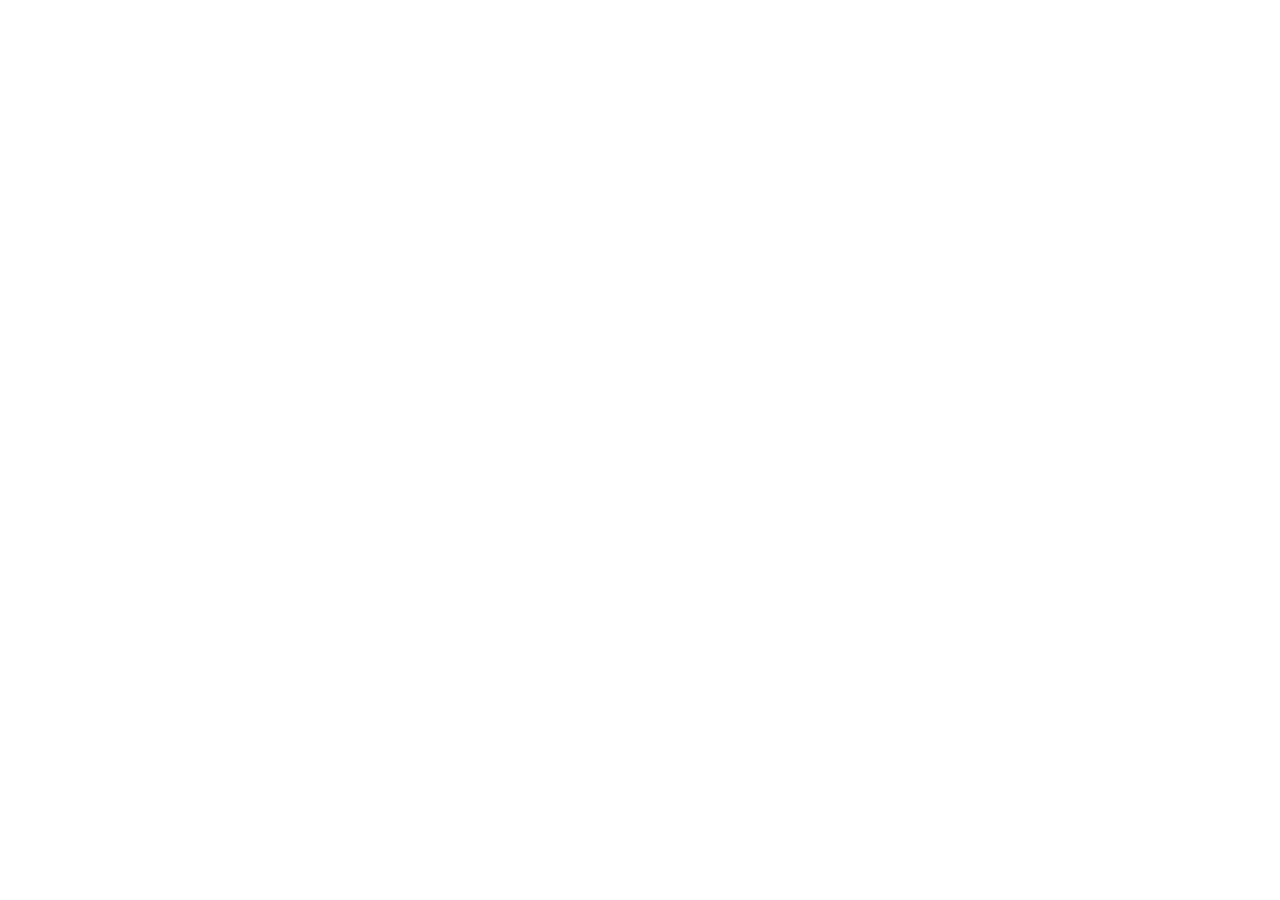
==== sobre-mi.html @ 96d5b7ec "Add files via upload" ====
<!DOCTYPE html>
<html lang="es">
<head>
  <meta charset="UTF-8">
  <meta name="viewport" content="width=device-width, initial-scale=1.0">
  <title>Sobre mí — Beska, la persona detrás de Henska</title>
  <meta name="description" content="Conocé a Beska: diseñadora gráfica, más de 6 años explorando el mundo espiritual. Trabaja con Tarot y Radiestesia desde una mirada consciente y práctica, ayudando a las personas a encontrar claridad y autonomía.">
  <link rel="canonical" href="https://henska.com.ar/sobre-mi.html">
  <meta property="og:type" content="profile">
  <meta property="og:url" content="https://henska.com.ar/sobre-mi.html">
  <meta property="og:title" content="Beska — La persona detrás de Henska">
  <meta property="og:description" content="Diseñadora gráfica y practicante espiritual con más de 6 años de experiencia en Tarot y Radiestesia.">
  <meta property="og:locale" content="es_AR">
  <script type="application/ld+json">
  {"@context":"https://schema.org","@type":"Person","name":"Beska","jobTitle":"Practicante de Tarot y Radiestesia","description":"Diseñadora gráfica con más de 6 años explorando el mundo espiritual. Trabaja con Tarot y Radiestesia para ayudar a las personas a encontrar claridad.","url":"https://henska.com.ar","sameAs":["https://instagram.com/Beski_01"]}
  <\/script>
  <link rel="preconnect" href="https://fonts.googleapis.com">
  <link rel="preconnect" href="https://fonts.gstatic.com" crossorigin>
  <link rel="stylesheet" href="css/styles.css">
</head>
<body>

<a href="#main-content" class="skip-link">Saltar al contenido principal</a>
<div id="nav-root"></div>

<main id="main-content">

<!-- PAGE HERO -->
<section class="page-hero" style="background:var(--n900);">
  <div class="container page-hero-inner">
    <div class="breadcrumb">
      <a href="index.html">Inicio</a>
      <span class="breadcrumb-sep">/</span>
      <span>Sobre mí</span>
    </div>
    <h1 style="color:#fff; font-weight:300;">La persona detrás<br>de <em style="font-style:italic; color:var(--green-light);">Henska</em></h1>
    <p style="color:rgba(255,255,255,0.65);">Diseñadora gráfica, exploradora de la espiritualidad y creadora de experiencias únicas.</p>
  </div>
</section>

<!-- SOBRE MÍ PRINCIPAL -->
<section class="section">
  <div class="container">
    <div class="sobre-grid">
      <div class="reveal">
        <div class="sobre-photo">
          <span style="font-size:5rem; position:relative; z-index:1;">🌿</span>
          <div class="sobre-photo-deco"></div>
        </div>
        <p class="text-muted" style="text-align:center; margin-top:12px; font-size:0.8rem;">Beska · @Beski_01</p>
      </div>
      <div class="reveal">
        <div class="section-tag">Hola, soy Beska</div>
        <h2 style="margin:14px 0 20px;">Tarot y radiestesia <span class="accent">desde un lugar consciente</span> y práctico</h2>
        <p style="font-size:1rem; line-height:1.8; color:var(--n700); margin-bottom:16px;">
          Hace más de 6 años que exploro el mundo de la espiritualidad, donde fusiono creatividad e intuición para crear experiencias únicas. Soy diseñadora gráfica, y eso me dio una mirada muy particular: la claridad visual se traduce en claridad espiritual.
        </p>
        <p style="font-size:1rem; line-height:1.8; color:var(--n700); margin-bottom:16px;">
          Trabajo con el Tarot y la radiestesia desde una mirada consciente y práctica, ayudando a otras personas a conectar con su intuición y equilibrio energético.
        </p>
        <p style="font-size:1rem; line-height:1.8; color:var(--n700);">
          Mi propósito es que cada persona encuentre claridad, herramientas de crecimiento y confianza en su camino. No genero dependencia — genero autonomía.
        </p>

        <div class="sobre-values">
          <div class="sobre-value reveal">
            <div class="sobre-value-icon">🎯</div>
            <div class="sobre-value-title">Claridad, no misticismo</div>
            <div class="sobre-value-desc">Lo espiritual se comunica mejor cuando se entiende.</div>
          </div>
          <div class="sobre-value reveal">
            <div class="sobre-value-icon">🤝</div>
            <div class="sobre-value-title">Acompañamiento real</div>
            <div class="sobre-value-desc">Cercana pero no invasiva. Empática pero no sobreprotectora.</div>
          </div>
          <div class="sobre-value reveal">
            <div class="sobre-value-icon">🌱</div>
            <div class="sobre-value-title">Autonomía</div>
            <div class="sobre-value-desc">El objetivo es que puedas avanzar por tu cuenta.</div>
          </div>
          <div class="sobre-value reveal">
            <div class="sobre-value-icon">✨</div>
            <div class="sobre-value-title">6+ años de práctica</div>
            <div class="sobre-value-desc">Explorando la espiritualidad con herramientas concretas.</div>
          </div>
        </div>
      </div>
    </div>
  </div>
</section>

<!-- MI ENFOQUE -->
<section style="background:var(--cream); padding:64px 0;">
  <div class="container">
    <div class="section-header centered reveal">
      <div class="section-tag">Mi enfoque</div>
      <h2>Cómo <span class="accent">me diferencia</span></h2>
    </div>
    <div style="display:grid; grid-template-columns:repeat(auto-fit, minmax(220px, 1fr)); gap:16px; max-width:900px; margin:0 auto;">
      <div class="reveal" style="background:#fff; border-radius:var(--radius-lg); padding:24px; border:1px solid var(--n100);">
        <div style="display:flex; align-items:center; gap:8px; margin-bottom:12px;">
          <span style="color:#D1D5DB; font-size:0.8rem; text-decoration:line-through;">"El universo te dice..."</span>
        </div>
        <div style="display:flex; align-items:center; gap:8px;">
          <span style="color:var(--green); font-size:1rem;">✓</span>
          <span style="font-size:0.9rem; font-weight:500;">Hay algo que no está fluyendo y lo podemos trabajar.</span>
        </div>
      </div>
      <div class="reveal" style="background:#fff; border-radius:var(--radius-lg); padding:24px; border:1px solid var(--n100);">
        <div style="display:flex; align-items:center; gap:8px; margin-bottom:12px;">
          <span style="color:#D1D5DB; font-size:0.8rem; text-decoration:line-through;">"Solo tenés que vibrar alto..."</span>
        </div>
        <div style="display:flex; align-items:center; gap:8px;">
          <span style="color:var(--green); font-size:1rem;">✓</span>
          <span style="font-size:0.9rem; font-weight:500;">Esto que estás sintiendo tiene un mensaje.</span>
        </div>
      </div>
      <div class="reveal" style="background:#fff; border-radius:var(--radius-lg); padding:24px; border:1px solid var(--n100);">
        <div style="display:flex; align-items:center; gap:8px; margin-bottom:12px;">
          <span style="color:#D1D5DB; font-size:0.8rem; text-decoration:line-through;">"Todo pasa por algo, confiá."</span>
        </div>
        <div style="display:flex; align-items:center; gap:8px;">
          <span style="color:var(--green); font-size:1rem;">✓</span>
          <span style="font-size:0.9rem; font-weight:500;">Vamos a entender qué está pasando y cómo avanzar.</span>
        </div>
      </div>
    </div>
  </div>
</section>

<!-- TESTIMONIOS -->
<section class="section">
  <div class="container">
    <div class="section-header reveal">
      <div class="section-tag">Testimonios</div>
      <h2>Lo que dicen <span class="accent">quienes ya trabajamos</span></h2>
    </div>
    <div class="testimonios-grid" id="testimonios-root"></div>
  </div>
</section>

<!-- CTA FINAL -->
<section class="section-sm">
  <div class="container">
    <div class="promo-banner reveal">
      <div>
        <div class="promo-title">¿Sentís que es momento<br>de <span>trabajar en vos?</span></div>
        <div class="promo-desc">Este espacio es para acompañarte. Sin presión, sin clichés.</div>
      </div>
      <a href="sesion.html" id="sobre-cta" class="btn btn-primary btn-lg">Quiero una sesión</a>
    </div>
  </div>
</section>

</main>

<div class="sticky-cta" aria-hidden="true">
  <a href="sesion.html" tabindex="-1">Quiero una sesión</a>
</div>

<div id="footer-root"></div>

<script src="data/sessions.js"></script>
<script src="js/main.js"></script>
<script>
  const data = getSessionsData();
  document.getElementById('nav-root').innerHTML = renderNav();
  document.getElementById('footer-root').innerHTML = renderFooter(data);
  const nav = document.querySelector('.nav');
  window.addEventListener('scroll', () => { nav.classList.toggle('scrolled', window.scrollY > 10); }, { passive: true });
  document.getElementById('testimonios-root').innerHTML =
    data.testimonios.filter(t => t.active).map(renderTestimonio).join('');
</script>
</body>
</html>
---- css/styles.css ----
/* ============================================================
   HENSKA — ESTILOS GLOBALES
   ============================================================ */

@import url('https://fonts.googleapis.com/css2?family=Cormorant+Garamond:ital,wght@0,300;0,400;0,500;0,600;1,300;1,400&family=Nunito+Sans:ital,opsz,wght@0,6..12,300;0,6..12,400;0,6..12,500;0,6..12,600;1,6..12,300&display=swap');

/* ── TOKENS ─────────────────────────────────────────────── */
:root {
  --green:        #8AB5AE;
  --green-dark:   #6A9991;
  --green-light:  #A8CCC7;
  --green-faint:  #D6EDEA;
  --terra:        #DC8C73;
  --terra-dark:   #C4705A;
  --terra-light:  #EDAA97;
  --terra-faint:  #F5D5CC;
  --n900:         #1F1F1D;
  --n700:         #4A4845;
  --n500:         #7A7874;
  --n300:         #AEACAA;
  --n100:         #D8D7D4;
  --n50:          #F3F2EF;
  --cream:        #F2E6D8;
  --white:        #FFFFFF;
  
  --font-display: 'Cormorant Garamond', Georgia, serif;
  --font-body:    'Nunito Sans', system-ui, sans-serif;
  
  --radius-sm:    8px;
  --radius-md:    14px;
  --radius-lg:    20px;
  --radius-xl:    28px;
  --radius-pill:  100px;
  
  --shadow-sm:    0 1px 3px rgba(31,31,29,0.08);
  --shadow-md:    0 4px 16px rgba(31,31,29,0.10);
  --shadow-lg:    0 8px 32px rgba(31,31,29,0.12);
  
  --transition:   0.2s ease;
  --transition-slow: 0.4s ease;
}

/* ── RESET ───────────────────────────────────────────────── */
*, *::before, *::after { box-sizing: border-box; margin: 0; padding: 0; }

html {
  scroll-behavior: smooth;
  -webkit-font-smoothing: antialiased;
}

body {
  font-family: var(--font-body);
  font-size: 16px;
  line-height: 1.7;
  color: var(--n900);
  background: var(--n50);
}

img { display: block; max-width: 100%; }
a { color: inherit; text-decoration: none; }
button { font-family: inherit; cursor: pointer; border: none; background: none; }
ul { list-style: none; }

/* ── TYPOGRAPHY ──────────────────────────────────────────── */
h1, h2, h3, h4 { font-family: var(--font-display); line-height: 1.1; font-weight: 400; letter-spacing: -0.01em; }
h1 { font-size: clamp(2.8rem, 6vw, 5rem); font-weight: 300; }
h2 { font-size: clamp(2rem, 4vw, 3.2rem); font-weight: 400; }
h3 { font-size: clamp(1.4rem, 2.5vw, 1.9rem); font-weight: 400; }

/* Cormorant italic accent — use for key spans */
.italic-accent { font-style: italic; font-weight: 300; }

.accent { color: var(--green); }
.accent-terra { color: var(--terra); }

p { color: var(--n700); font-size: 1rem; }
.text-muted { color: var(--n500); font-size: 0.875rem; }
.lead { font-size: 1.125rem; line-height: 1.8; }

/* ── LAYOUT ──────────────────────────────────────────────── */
.container {
  width: 100%;
  max-width: 1100px;
  margin: 0 auto;
  padding: 0 24px;
}

.section {
  padding: 80px 0;
}

.section-sm {
  padding: 48px 0;
}

/* ── NAV ─────────────────────────────────────────────────── */
.nav {
  position: sticky;
  top: 0;
  z-index: 100;
  background: var(--green);
  border-bottom: 1px solid var(--green-dark);
}

.nav-inner {
  display: flex;
  align-items: center;
  justify-content: space-between;
  height: 64px;
  gap: 24px;
}

.nav-logo {
  display: flex;
  align-items: center;
  gap: 10px;
  font-family: var(--font-display);
  font-size: 1.25rem;
  color: var(--white);
  font-weight: 400;
}

.nav-logo-mark {
  width: 36px;
  height: 36px;
  border-radius: 50%;
  background: var(--terra-faint);
  display: flex;
  align-items: center;
  justify-content: center;
  font-size: 1rem;
}

.nav-links {
  display: flex;
  align-items: center;
  gap: 4px;
}

.nav-link {
  padding: 8px 14px;
  border-radius: var(--radius-pill);
  font-size: 0.875rem;
  font-weight: 500;
  color: rgba(255,255,255,0.85);
  transition: background var(--transition), color var(--transition);
  white-space: nowrap;
}

.nav-link:hover,
.nav-link.active {
  background: rgba(255,255,255,0.15);
  color: var(--white);
}

.nav-cta {
  padding: 9px 18px;
  background: var(--terra);
  color: var(--white) !important;
  border-radius: var(--radius-pill);
  font-size: 0.875rem;
  font-weight: 500;
  transition: background var(--transition), transform var(--transition);
}

.nav-cta:hover {
  background: var(--terra-dark) !important;
  transform: translateY(-1px);
}

.nav-hamburger {
  display: none;
  flex-direction: column;
  gap: 5px;
  padding: 4px;
  cursor: pointer;
}

.nav-hamburger span {
  display: block;
  width: 22px;
  height: 2px;
  background: var(--white);
  border-radius: 2px;
  transition: transform var(--transition), opacity var(--transition);
}

.nav-mobile {
  display: none;
  flex-direction: column;
  background: var(--green-dark);
  padding: 16px 24px 24px;
  gap: 4px;
}

.nav-mobile .nav-link {
  display: block;
  padding: 10px 14px;
  font-size: 1rem;
}

.nav-mobile .nav-cta {
  margin-top: 8px;
  text-align: center;
  display: block;
}

@media (max-width: 768px) {
  .nav-links { display: none; }
  .nav-hamburger { display: flex; }
  .nav-mobile.open { display: flex; }
}

/* ── HERO ────────────────────────────────────────────────── */
.hero {
  background: var(--green);
  position: relative;
  overflow: hidden;
  padding: 80px 0 100px;
}

.hero-deco {
  position: absolute;
  border-radius: 50%;
  pointer-events: none;
}

.hero-deco-1 {
  width: 400px; height: 400px;
  top: -120px; right: -80px;
  background: rgba(255,255,255,0.06);
}

.hero-deco-2 {
  width: 200px; height: 200px;
  bottom: -60px; left: 10%;
  background: rgba(220,140,115,0.15);
}

.hero-deco-3 {
  width: 80px; height: 80px;
  top: 40%; right: 20%;
  background: rgba(255,255,255,0.08);
}

.hero-inner {
  position: relative;
  z-index: 1;
}

.hero-eyebrow {
  display: inline-flex;
  align-items: center;
  gap: 8px;
  font-size: 0.75rem;
  font-weight: 600;
  letter-spacing: 3px;
  text-transform: uppercase;
  color: rgba(255,255,255,0.7);
  margin-bottom: 20px;
}

.hero-eyebrow::before {
  content: '';
  display: block;
  width: 24px;
  height: 1px;
  background: rgba(255,255,255,0.4);
}

.hero h1 { color: var(--white); }
.hero h1 span { color: var(--terra-faint); }

.hero-desc {
  font-size: clamp(1rem, 2vw, 1.15rem);
  color: rgba(255,255,255,0.82);
  max-width: 540px;
  margin: 20px 0 36px;
  line-height: 1.75;
}

.hero-actions {
  display: flex;
  align-items: center;
  gap: 16px;
  flex-wrap: wrap;
}

.hero-trust {
  margin-top: 56px;
  display: flex;
  align-items: center;
  gap: 32px;
  flex-wrap: wrap;
}

.trust-item {
  display: flex;
  flex-direction: column;
}

.trust-num {
  font-family: var(--font-display);
  font-size: 2rem;
  color: var(--white);
  line-height: 1;
}

.trust-label {
  font-size: 0.8rem;
  color: rgba(255,255,255,0.65);
  margin-top: 2px;
}

.trust-divider {
  width: 1px;
  height: 40px;
  background: rgba(255,255,255,0.2);
}

/* ── BUTTONS ─────────────────────────────────────────────── */
.btn {
  display: inline-flex;
  align-items: center;
  gap: 8px;
  padding: 13px 26px;
  border-radius: var(--radius-pill);
  font-size: 0.9rem;
  font-weight: 500;
  font-family: var(--font-body);
  transition: transform var(--transition), background var(--transition), box-shadow var(--transition);
  cursor: pointer;
  line-height: 1;
  border: none;
}

.btn:hover { transform: translateY(-2px); box-shadow: var(--shadow-md); }
.btn:active { transform: translateY(0); }

.btn-primary {
  background: var(--terra);
  color: var(--white);
}
.btn-primary:hover { background: var(--terra-dark); }

.btn-secondary {
  background: rgba(255,255,255,0.15);
  color: var(--white);
  border: 1px solid rgba(255,255,255,0.3);
}
.btn-secondary:hover { background: rgba(255,255,255,0.25); }

.btn-outline {
  background: transparent;
  color: var(--n700);
  border: 1.5px solid var(--n100);
}
.btn-outline:hover { border-color: var(--green); color: var(--green-dark); background: var(--green-faint); }

.btn-wa {
  background: #25D366;
  color: var(--white);
}
.btn-wa:hover { background: #1db954; }

.btn-sm {
  padding: 9px 18px;
  font-size: 0.82rem;
}

.btn-lg {
  padding: 16px 34px;
  font-size: 1rem;
}

.wa-icon {
  width: 18px; height: 18px;
  fill: currentColor;
}

/* ── SECTION HEADER ──────────────────────────────────────── */
.section-header {
  margin-bottom: 48px;
}

.section-header.centered { text-align: center; }

.section-tag {
  display: inline-block;
  font-size: 0.72rem;
  font-weight: 600;
  letter-spacing: 2.5px;
  text-transform: uppercase;
  color: var(--green-dark);
  background: var(--green-faint);
  padding: 5px 14px;
  border-radius: var(--radius-pill);
  margin-bottom: 14px;
}

.section-header p {
  color: var(--n500);
  font-size: 1.05rem;
  margin-top: 10px;
  max-width: 560px;
}

.section-header.centered p { margin-left: auto; margin-right: auto; }

/* ── CARDS ───────────────────────────────────────────────── */
.cards-grid {
  display: grid;
  grid-template-columns: repeat(auto-fill, minmax(280px, 1fr));
  gap: 20px;
}

.card {
  background: var(--white);
  border-radius: var(--radius-lg);
  border: 1px solid var(--n100);
  overflow: hidden;
  display: flex;
  flex-direction: column;
  position: relative;
  transition: transform var(--transition), box-shadow var(--transition), border-color var(--transition);
}

.card:hover {
  transform: translateY(-4px);
  box-shadow: var(--shadow-lg);
  border-color: var(--green-light);
}

.card-stripe {
  height: 5px;
  background: var(--green);
}

.card-stripe.terra { background: var(--terra); }
.card-stripe.dark { background: var(--n700); }

.card-badge {
  position: absolute;
  top: 17px;
  right: 16px;
  font-size: 0.68rem;
  font-weight: 700;
  letter-spacing: 1.5px;
  text-transform: uppercase;
  padding: 4px 12px;
  border-radius: var(--radius-pill);
  background: var(--terra);
  color: var(--white);
}

.card-badge.green { background: var(--green-dark); }
.card-badge.dark { background: var(--n700); }

.card-body {
  padding: 22px 22px 16px;
  flex: 1;
}

.card-icon {
  font-size: 2rem;
  margin-bottom: 12px;
  display: block;
}

.card-title {
  font-family: var(--font-display);
  font-size: 1.2rem;
  color: var(--n900);
  margin-bottom: 4px;
  line-height: 1.2;
  font-weight: 400;
}

.card-subtitle {
  font-size: 0.78rem;
  color: var(--n500);
  margin-bottom: 10px;
  font-weight: 500;
}

.card-desc {
  font-size: 0.875rem;
  color: var(--n700);
  line-height: 1.65;
  margin-bottom: 16px;
}

.card-features {
  display: flex;
  flex-direction: column;
  gap: 5px;
  margin-bottom: 4px;
}

.card-features li {
  display: flex;
  align-items: flex-start;
  gap: 8px;
  font-size: 0.8rem;
  color: var(--n700);
  line-height: 1.5;
}

.card-features li::before {
  content: '';
  display: block;
  width: 14px;
  height: 14px;
  min-width: 14px;
  border-radius: 50%;
  background: var(--green-faint);
  background-image: url("data:image/svg+xml,%3Csvg xmlns='http://www.w3.org/2000/svg' viewBox='0 0 12 12'%3E%3Cpath d='M2 6l3 3 5-5' stroke='%236A9991' stroke-width='1.5' fill='none' stroke-linecap='round' stroke-linejoin='round'/%3E%3C/svg%3E");
  background-size: 10px;
  background-position: center;
  background-repeat: no-repeat;
  margin-top: 1px;
}

.card-footer {
  padding: 16px 22px;
  border-top: 1px solid var(--n50);
  display: flex;
  align-items: center;
  justify-content: space-between;
  gap: 12px;
  background: #FAFAF9;
}

.price-ars {
  font-family: var(--font-display);
  font-size: 1.1rem;
  color: var(--n900);
  line-height: 1;
  font-weight: 400;
}

.price-usd {
  font-size: 0.75rem;
  color: var(--n500);
  margin-top: 3px;
}

.price-consult {
  font-size: 0.75rem;
  color: var(--terra-dark);
  margin-top: 3px;
  font-weight: 500;
}

/* ── CATEGORY LABEL ──────────────────────────────────────── */
.category-label {
  display: flex;
  align-items: center;
  gap: 12px;
  margin: 48px 0 24px;
}

.category-label:first-child { margin-top: 0; }

.category-label h3 {
  font-family: var(--font-display);
  font-size: 1.4rem;
  font-weight: 400;
  color: var(--n900);
}

.category-label h3 span { color: var(--green); }
.category-label h3 .terra { color: var(--terra); }

.category-line {
  flex: 1;
  height: 1px;
  background: var(--n100);
}

.category-count {
  font-size: 0.75rem;
  color: var(--n500);
  background: var(--n50);
  border: 1px solid var(--n100);
  padding: 3px 10px;
  border-radius: var(--radius-pill);
}

/* ── TESTIMONIOS ─────────────────────────────────────────── */
.testimonios-grid {
  display: grid;
  grid-template-columns: repeat(auto-fill, minmax(260px, 1fr));
  gap: 16px;
}

.testimonio-card {
  background: var(--white);
  border: 1px solid var(--n100);
  border-radius: var(--radius-lg);
  padding: 22px;
  position: relative;
}

.testimonio-card::before {
  content: '"';
  font-family: var(--font-display);
  font-size: 4rem;
  color: var(--green-faint);
  position: absolute;
  top: 8px;
  left: 18px;
  line-height: 1;
}

.testimonio-text {
  font-size: 0.875rem;
  color: var(--n700);
  line-height: 1.7;
  margin-top: 16px;
  padding-top: 8px;
}

.testimonio-footer {
  margin-top: 16px;
  display: flex;
  align-items: center;
  gap: 10px;
}

.testimonio-avatar {
  width: 36px;
  height: 36px;
  border-radius: 50%;
  background: var(--green-faint);
  display: flex;
  align-items: center;
  justify-content: center;
  font-size: 0.8rem;
  font-weight: 600;
  color: var(--green-dark);
  flex-shrink: 0;
}

.testimonio-nombre {
  font-size: 0.85rem;
  font-weight: 500;
  color: var(--n900);
}

.testimonio-servicio {
  font-size: 0.75rem;
  color: var(--n500);
}

/* ── FAQ ─────────────────────────────────────────────────── */
.faq-list {
  display: flex;
  flex-direction: column;
  gap: 8px;
  max-width: 680px;
}

.faq-item {
  background: var(--white);
  border: 1px solid var(--n100);
  border-radius: var(--radius-md);
  overflow: hidden;
}

.faq-question {
  display: flex;
  align-items: center;
  justify-content: space-between;
  gap: 16px;
  padding: 18px 22px;
  cursor: pointer;
  font-weight: 500;
  font-size: 0.95rem;
  color: var(--n900);
  transition: background var(--transition);
  user-select: none;
}

.faq-question:hover { background: var(--n50); }

.faq-chevron {
  width: 20px;
  height: 20px;
  min-width: 20px;
  border-radius: 50%;
  background: var(--n50);
  border: 1px solid var(--n100);
  display: flex;
  align-items: center;
  justify-content: center;
  transition: transform var(--transition), background var(--transition);
}

.faq-chevron svg {
  width: 10px;
  height: 10px;
  stroke: var(--n500);
  transition: transform var(--transition);
}

.faq-item.open .faq-chevron {
  background: var(--green-faint);
  border-color: var(--green-light);
  transform: rotate(180deg);
}

.faq-item.open .faq-chevron svg { stroke: var(--green-dark); }

.faq-answer {
  max-height: 0;
  overflow: hidden;
  transition: max-height 0.3s ease, padding 0.3s ease;
}

.faq-answer-inner {
  padding: 0 22px 18px;
  font-size: 0.9rem;
  color: var(--n700);
  line-height: 1.7;
}

.faq-item.open .faq-answer { max-height: 300px; }

/* ── PROMO BANNER ────────────────────────────────────────── */
.promo-banner {
  background: var(--n900);
  border-radius: var(--radius-xl);
  padding: 40px 48px;
  display: flex;
  align-items: center;
  justify-content: space-between;
  gap: 32px;
  flex-wrap: wrap;
}

.promo-title {
  font-family: var(--font-display);
  font-size: clamp(1.5rem, 3vw, 2rem);
  color: var(--white);
  margin-bottom: 8px;
  font-weight: 400;
}

.promo-title span { color: var(--green-light); }

.promo-desc {
  font-size: 0.95rem;
  color: rgba(255,255,255,0.6);
  max-width: 400px;
  line-height: 1.65;
}

/* ── FOOTER ──────────────────────────────────────────────── */
.footer {
  background: var(--green);
  padding: 48px 0 32px;
}

.footer-inner {
  display: grid;
  grid-template-columns: 1.5fr 1fr 1fr;
  gap: 40px;
  padding-bottom: 32px;
  border-bottom: 1px solid rgba(255,255,255,0.15);
}

.footer-brand-name {
  font-family: var(--font-display);
  font-size: 1.4rem;
  color: var(--white);
  margin-bottom: 8px;
  font-weight: 400;
}

.footer-brand-desc {
  font-size: 0.875rem;
  color: rgba(255,255,255,0.65);
  line-height: 1.65;
  max-width: 260px;
}

.footer-col-title {
  font-size: 0.72rem;
  font-weight: 700;
  letter-spacing: 2px;
  text-transform: uppercase;
  color: rgba(255,255,255,0.5);
  margin-bottom: 16px;
}

.footer-links {
  display: flex;
  flex-direction: column;
  gap: 10px;
}

.footer-links a {
  font-size: 0.9rem;
  color: rgba(255,255,255,0.8);
  transition: color var(--transition);
}

.footer-links a:hover { color: var(--white); }

.footer-bottom {
  display: flex;
  align-items: center;
  justify-content: space-between;
  padding-top: 24px;
  gap: 16px;
  flex-wrap: wrap;
}

.footer-copy {
  font-size: 0.8rem;
  color: rgba(255,255,255,0.45);
}

.footer-social {
  display: flex;
  gap: 12px;
}

.footer-social a {
  display: flex;
  align-items: center;
  gap: 6px;
  font-size: 0.85rem;
  color: rgba(255,255,255,0.7);
  padding: 6px 14px;
  border: 1px solid rgba(255,255,255,0.2);
  border-radius: var(--radius-pill);
  transition: background var(--transition), color var(--transition);
}

.footer-social a:hover {
  background: rgba(255,255,255,0.12);
  color: var(--white);
}

@media (max-width: 768px) {
  .footer-inner { grid-template-columns: 1fr; gap: 28px; }
  .footer-bottom { flex-direction: column; align-items: flex-start; }
  .promo-banner { padding: 28px 24px; text-align: center; justify-content: center; }
  .section { padding: 56px 0; }
}

/* ── PAGE HERO INTERIOR ──────────────────────────────────── */
.page-hero {
  background: var(--green);
  padding: 56px 0 64px;
  position: relative;
  overflow: hidden;
}

.page-hero::after {
  content: '';
  position: absolute;
  bottom: -1px;
  left: 0;
  right: 0;
  height: 40px;
  background: var(--n50);
  clip-path: ellipse(55% 100% at 50% 100%);
}

.page-hero-inner { position: relative; z-index: 1; }

.page-hero h1 { color: var(--white); margin-bottom: 12px; }
.page-hero h1 span { color: var(--terra-faint); }
.page-hero p { color: rgba(255,255,255,0.75); font-size: 1.05rem; max-width: 520px; }

/* ── ANIMATIONS ──────────────────────────────────────────── */
@keyframes fadeUp {
  from { opacity: 0; transform: translateY(20px); }
  to   { opacity: 1; transform: translateY(0); }
}

.fade-up {
  animation: fadeUp 0.6s ease both;
}

.fade-up-2 { animation-delay: 0.1s; }
.fade-up-3 { animation-delay: 0.2s; }
.fade-up-4 { animation-delay: 0.3s; }

/* ── BREADCRUMB ──────────────────────────────────────────── */
.breadcrumb {
  display: flex;
  align-items: center;
  gap: 6px;
  font-size: 0.8rem;
  color: rgba(255,255,255,0.55);
  margin-bottom: 16px;
}

.breadcrumb a { color: rgba(255,255,255,0.7); transition: color var(--transition); }
.breadcrumb a:hover { color: var(--white); }
.breadcrumb-sep { opacity: 0.4; }

/* ── SOBRE MI ────────────────────────────────────────────── */
.sobre-grid {
  display: grid;
  grid-template-columns: 1fr 1.4fr;
  gap: 60px;
  align-items: center;
}

@media (max-width: 768px) {
  .sobre-grid { grid-template-columns: 1fr; }
}

.sobre-photo {
  width: 100%;
  aspect-ratio: 4/5;
  border-radius: var(--radius-xl);
  background: var(--green-faint);
  display: flex;
  align-items: center;
  justify-content: center;
  font-size: 5rem;
  position: relative;
  overflow: hidden;
}

.sobre-photo-deco {
  position: absolute;
  bottom: -20px;
  right: -20px;
  width: 120px;
  height: 120px;
  border-radius: 50%;
  background: var(--terra-faint);
  opacity: 0.6;
}

.sobre-values {
  display: grid;
  grid-template-columns: 1fr 1fr;
  gap: 12px;
  margin-top: 32px;
}

.sobre-value {
  background: var(--n50);
  border: 1px solid var(--n100);
  border-radius: var(--radius-md);
  padding: 16px;
}

.sobre-value-icon { font-size: 1.5rem; margin-bottom: 6px; }
.sobre-value-title { font-weight: 500; font-size: 0.9rem; color: var(--n900); }
.sobre-value-desc { font-size: 0.8rem; color: var(--n500); margin-top: 2px; line-height: 1.5; }

/* ── EMPTY STATE ─────────────────────────────────────────── */
.empty-state {
  text-align: center;
  padding: 60px 24px;
  color: var(--n500);
}

/* ── SCROLL REVEAL ───────────────────────────────────────── */
.reveal {
  opacity: 0;
  transform: translateY(24px);
  transition: opacity 0.6s ease, transform 0.6s ease;
}
.reveal.visible {
  opacity: 1;
  transform: none;
}

/* ── ACCESSIBILITY / UX ──────────────────────────────────── */
.skip-link {
  position: absolute;
  top: -100%;
  left: 16px;
  background: var(--n900);
  color: #fff;
  padding: 10px 20px;
  border-radius: 0 0 var(--radius-sm) var(--radius-sm);
  font-size: 0.875rem;
  font-weight: 600;
  z-index: 9999;
  transition: top 0.2s;
  text-decoration: none;
}
.skip-link:focus { top: 0; }

*:focus-visible {
  outline: 2.5px solid var(--green);
  outline-offset: 3px;
  border-radius: 4px;
}

/* ── STICKY MOBILE CTA ───────────────────────────────────── */
.sticky-cta {
  display: none;
  position: fixed;
  bottom: 0;
  left: 0;
  right: 0;
  z-index: 90;
  padding: 12px 16px;
  background: rgba(243,242,239,0.96);
  backdrop-filter: blur(10px);
  -webkit-backdrop-filter: blur(10px);
  border-top: 1px solid var(--n100);
  box-shadow: 0 -4px 20px rgba(31,31,29,0.10);
}
.sticky-cta a {
  display: flex;
  align-items: center;
  justify-content: center;
  gap: 8px;
  width: 100%;
  padding: 14px;
  background: var(--terra);
  color: #fff;
  border-radius: var(--radius-pill);
  font-weight: 600;
  font-size: 0.95rem;
  font-family: var(--font-body);
  transition: background var(--transition);
}
.sticky-cta a:hover { background: var(--terra-dark); }
@media (max-width: 768px) { .sticky-cta { display: block; } }

/* ── NAV SCROLL EFFECT ───────────────────────────────────── */
.nav.scrolled {
  box-shadow: 0 2px 12px rgba(31,31,29,0.15);
}

/* ── CARD IMPROVEMENTS ───────────────────────────────────── */
.card:focus-within {
  border-color: var(--green);
  box-shadow: 0 0 0 3px var(--green-faint);
}

/* Price emphasis */
.price-ars {
  font-family: var(--font-display);
  font-size: 1.25rem;
  font-weight: 500;
  letter-spacing: -0.02em;
}

/* ── SECTION DIVIDER ORNAMENT ────────────────────────────── */
.ornament {
  display: block;
  text-align: center;
  font-family: var(--font-display);
  font-size: 1.5rem;
  font-style: italic;
  color: var(--n300);
  margin: 8px 0;
  letter-spacing: 6px;
}

/* ── READING WIDTH ───────────────────────────────────────── */
.prose {
  max-width: 65ch;
  line-height: 1.85;
}

/* ── TRUST STRIP ─────────────────────────────────────────── */
.trust-strip {
  background: #fff;
  border-bottom: 1px solid var(--n100);
  padding: 14px 0;
  overflow: hidden;
}
.trust-strip-inner {
  display: flex;
  align-items: center;
  gap: 40px;
  flex-wrap: wrap;
  justify-content: center;
}
.trust-strip-item {
  display: flex;
  align-items: center;
  gap: 8px;
  font-size: 0.82rem;
  color: var(--n500);
  white-space: nowrap;
}
.trust-strip-item strong { color: var(--n700); font-weight: 600; }

/* ── LOADING PERF ────────────────────────────────────────── */
html { font-display: swap; }
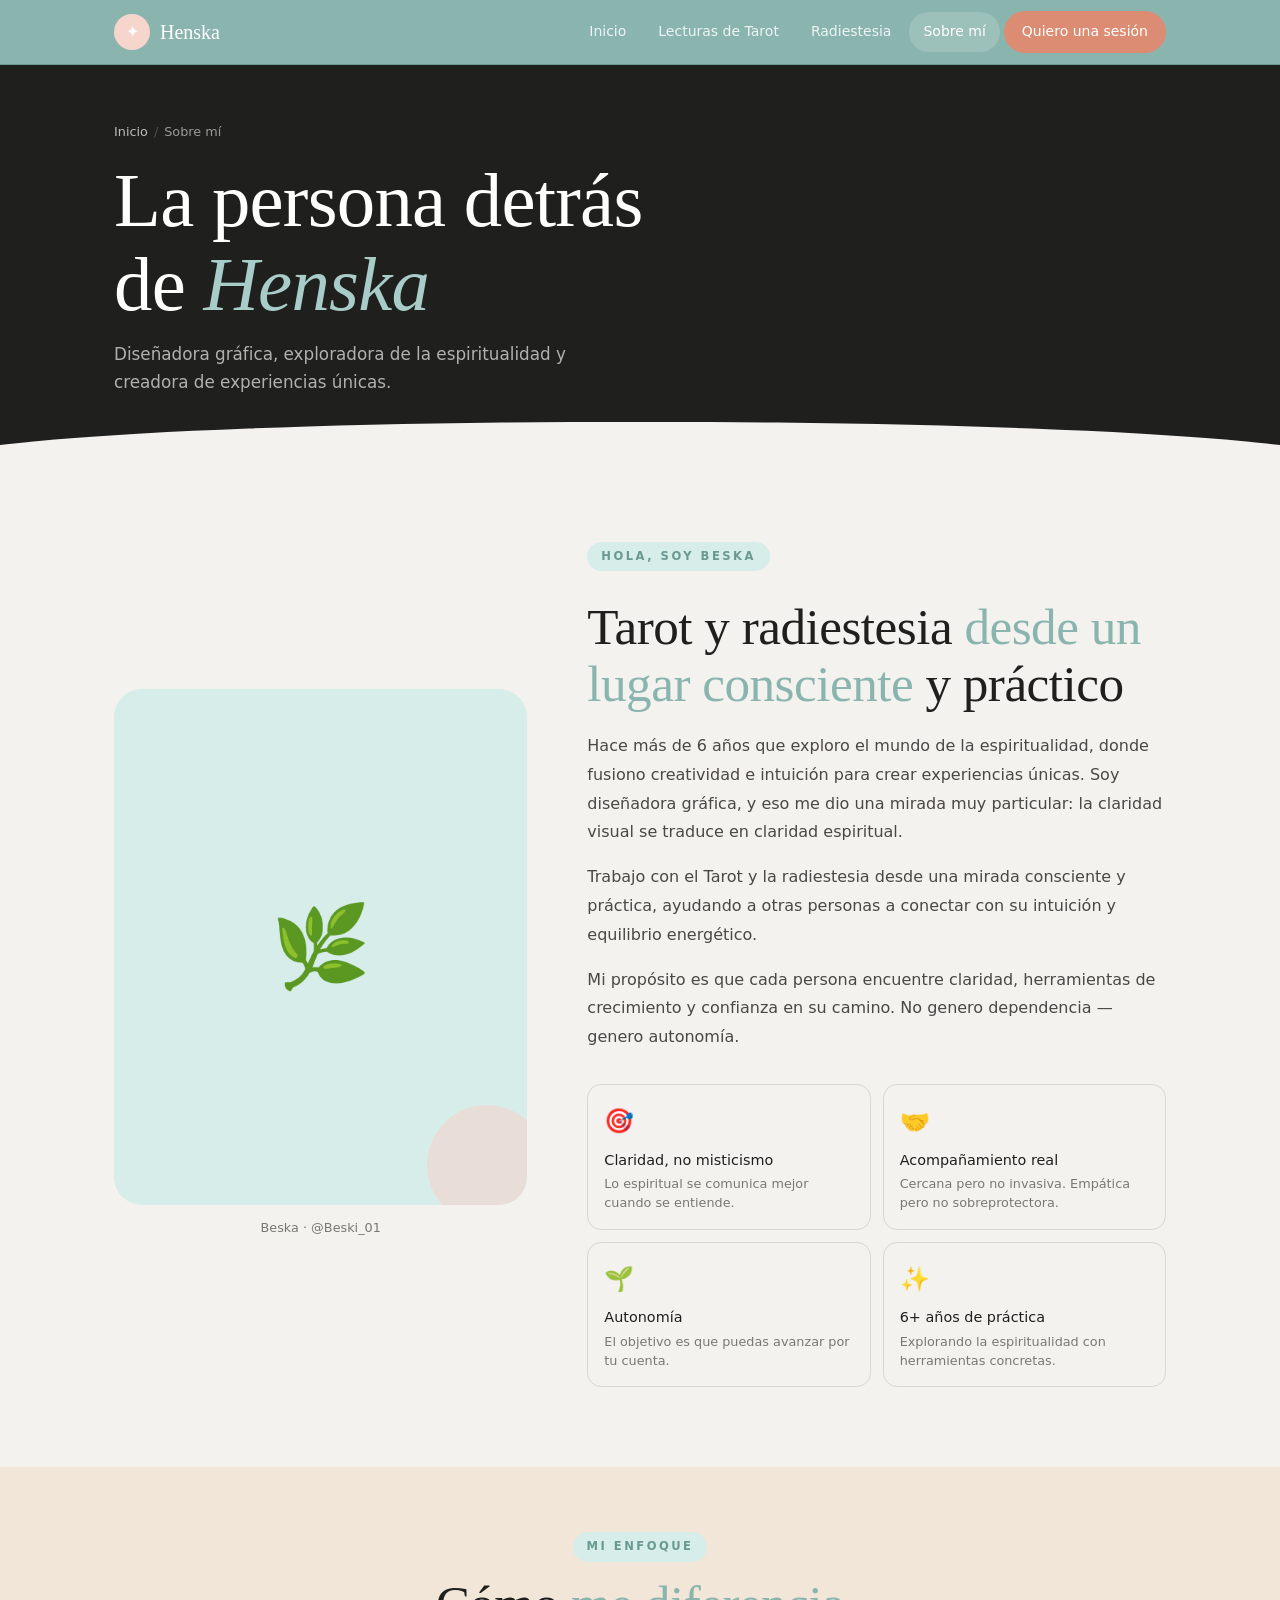
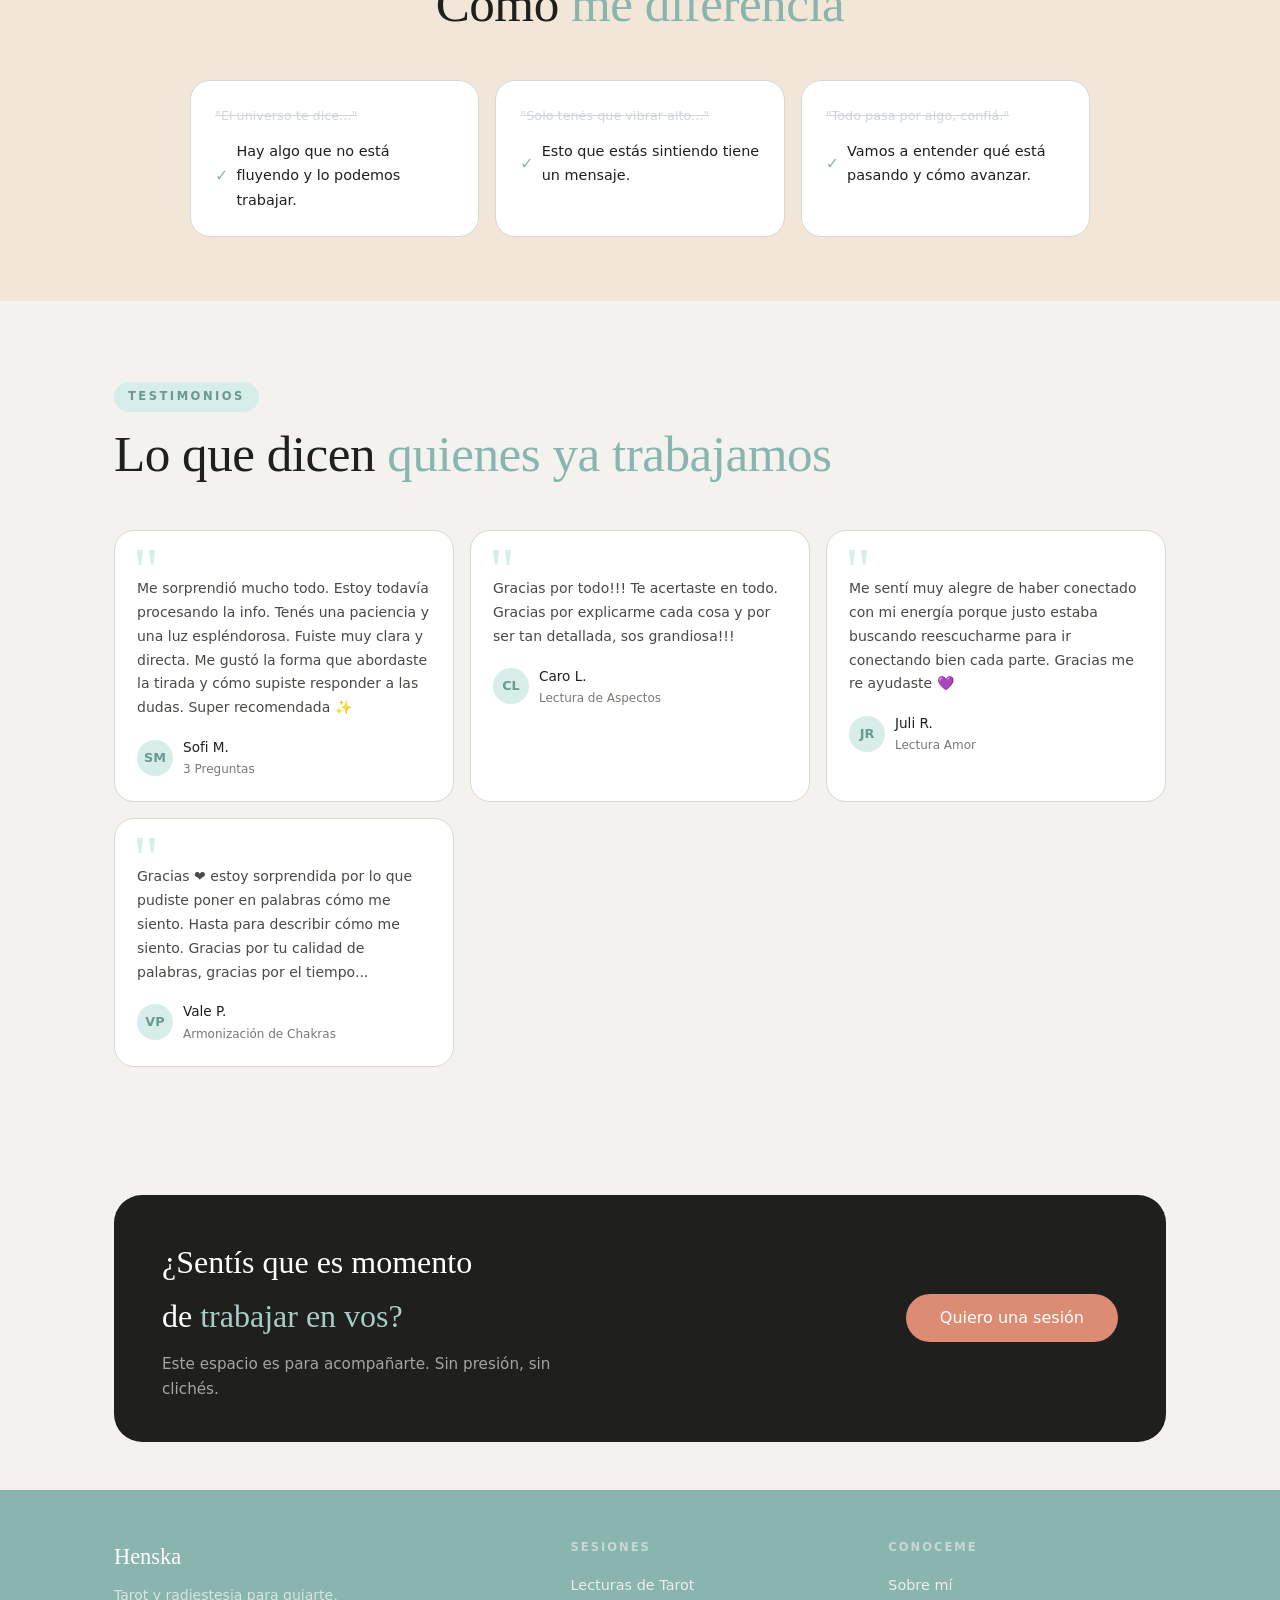
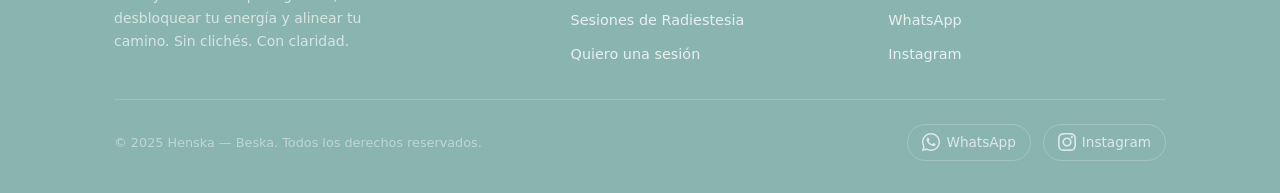
==== commit 14e4d820: "Add files via upload" ====
--- a/sobre-mi.html
+++ b/sobre-mi.html
@@ -13,7 +13,7 @@
   <meta property="og:locale" content="es_AR">
   <script type="application/ld+json">
   {"@context":"https://schema.org","@type":"Person","name":"Beska","jobTitle":"Practicante de Tarot y Radiestesia","description":"Diseñadora gráfica con más de 6 años explorando el mundo espiritual. Trabaja con Tarot y Radiestesia para ayudar a las personas a encontrar claridad.","url":"https://henska.com.ar","sameAs":["https://instagram.com/Beski_01"]}
-  <\/script>
+  </script>
   <link rel="preconnect" href="https://fonts.googleapis.com">
   <link rel="preconnect" href="https://fonts.gstatic.com" crossorigin>
   <link rel="stylesheet" href="css/styles.css">
